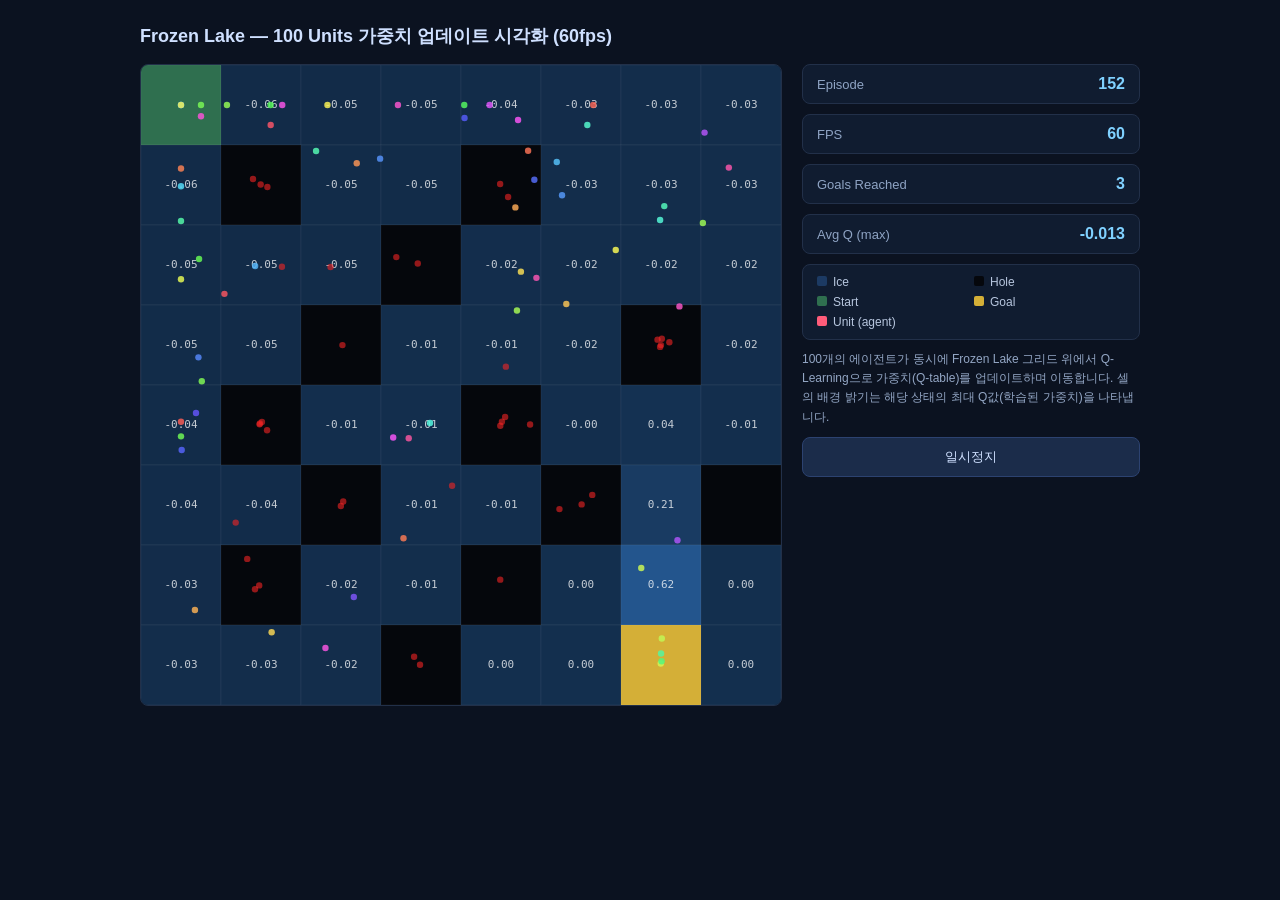
==== frozen-lake-viz/index.html @ 366b59d6 "프로즌 브레이크 예시 추가" ====
<!DOCTYPE html>
<html lang="ko">
<head>
<meta charset="UTF-8">
<title>Frozen Lake - Q-Learning 100 Units Visualization</title>
<link rel="stylesheet" href="style.css">
</head>
<body>
  <div class="app">
    <h1>Frozen Lake — 100 Units 가중치 업데이트 시각화 (60fps)</h1>
    <div class="layout">
      <canvas id="lake" width="640" height="640"></canvas>
      <div class="panel">
        <div class="stat"><span>Episode</span><b id="stat-episode">0</b></div>
        <div class="stat"><span>FPS</span><b id="stat-fps">0</b></div>
        <div class="stat"><span>Goals Reached</span><b id="stat-goals">0</b></div>
        <div class="stat"><span>Avg Q (max)</span><b id="stat-avgq">0.000</b></div>
        <div class="legend">
          <div><span class="swatch ice"></span>Ice</div>
          <div><span class="swatch hole"></span>Hole</div>
          <div><span class="swatch start"></span>Start</div>
          <div><span class="swatch goal"></span>Goal</div>
          <div><span class="swatch agent"></span>Unit (agent)</div>
        </div>
        <p class="desc">
          100개의 에이전트가 동시에 Frozen Lake 그리드 위에서 Q-Learning으로
          가중치(Q-table)를 업데이트하며 이동합니다. 셀의 배경 밝기는 해당 상태의
          최대 Q값(학습된 가중치)을 나타냅니다.
        </p>
        <button id="toggle">일시정지</button>
      </div>
    </div>
  </div>
  <script src="script.js"></script>
</body>
</html>
---- frozen-lake-viz/style.css ----
* { box-sizing: border-box; }

body {
  margin: 0;
  min-height: 100vh;
  background: #0b1220;
  color: #e8eef7;
  font-family: -apple-system, BlinkMacSystemFont, "Segoe UI", Pretendard, sans-serif;
  display: flex;
  justify-content: center;
  padding: 24px;
}

.app { max-width: 1000px; width: 100%; }

h1 {
  font-size: 18px;
  font-weight: 600;
  margin: 0 0 16px;
  color: #cfe0ff;
}

.layout {
  display: flex;
  gap: 20px;
  flex-wrap: wrap;
}

canvas {
  background: #0e1a2b;
  border-radius: 8px;
  border: 1px solid #223049;
  image-rendering: pixelated;
}

.panel {
  flex: 1;
  min-width: 220px;
  display: flex;
  flex-direction: column;
  gap: 10px;
}

.stat {
  background: #101c30;
  border: 1px solid #223049;
  border-radius: 8px;
  padding: 10px 14px;
  display: flex;
  justify-content: space-between;
  align-items: center;
  font-size: 13px;
}

.stat span { color: #8fa4c4; }
.stat b { font-size: 16px; color: #7fd1ff; }

.legend {
  display: grid;
  grid-template-columns: 1fr 1fr;
  gap: 6px;
  font-size: 12px;
  color: #b7c6de;
  background: #101c30;
  border: 1px solid #223049;
  border-radius: 8px;
  padding: 10px 14px;
}

.swatch {
  display: inline-block;
  width: 10px;
  height: 10px;
  border-radius: 2px;
  margin-right: 6px;
}
.swatch.ice { background: #1c3a63; }
.swatch.hole { background: #05070c; }
.swatch.start { background: #2f6f4f; }
.swatch.goal { background: #d4af37; }
.swatch.agent { background: #ff5c7a; }

.desc {
  font-size: 12px;
  line-height: 1.6;
  color: #93a6c4;
  margin: 0;
}

button {
  background: #1b2c4a;
  border: 1px solid #2c4270;
  color: #cfe0ff;
  padding: 10px;
  border-radius: 8px;
  font-size: 13px;
  cursor: pointer;
}
button:hover { background: #23385e; }
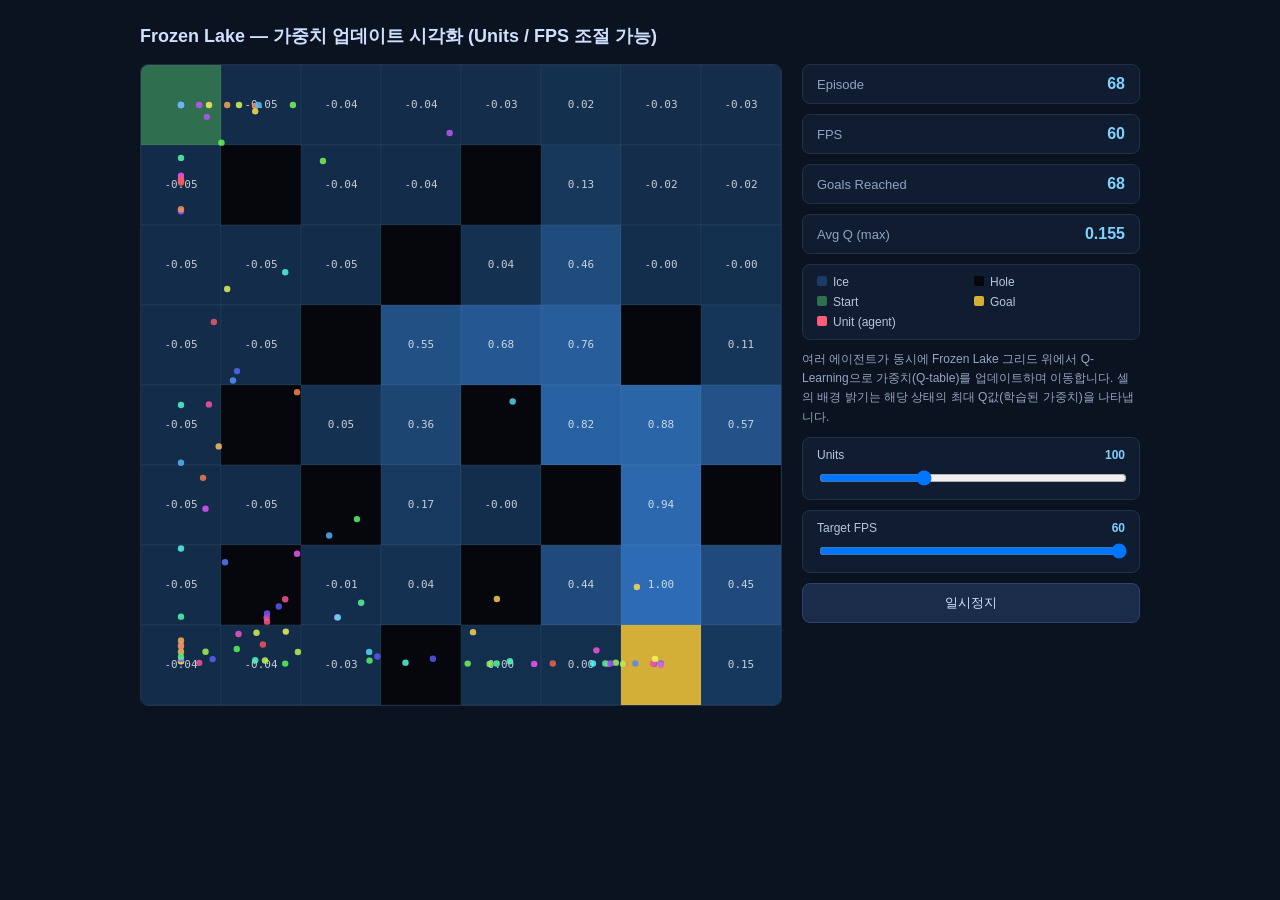
==== commit 54f33a75: "해설 개선" ====
--- a/frozen-lake-viz/index.html
+++ b/frozen-lake-viz/index.html
@@ -7,7 +7,7 @@
 </head>
 <body>
   <div class="app">
-    <h1>Frozen Lake — 100 Units 가중치 업데이트 시각화 (60fps)</h1>
+    <h1>Frozen Lake — 가중치 업데이트 시각화 (Units / FPS 조절 가능)</h1>
     <div class="layout">
       <canvas id="lake" width="640" height="640"></canvas>
       <div class="panel">
@@ -23,10 +23,18 @@
           <div><span class="swatch agent"></span>Unit (agent)</div>
         </div>
         <p class="desc">
-          100개의 에이전트가 동시에 Frozen Lake 그리드 위에서 Q-Learning으로
+          여러 에이전트가 동시에 Frozen Lake 그리드 위에서 Q-Learning으로
           가중치(Q-table)를 업데이트하며 이동합니다. 셀의 배경 밝기는 해당 상태의
           최대 Q값(학습된 가중치)을 나타냅니다.
         </p>
+        <div class="control">
+          <label for="units-slider">Units <span id="units-value">100</span></label>
+          <input type="range" id="units-slider" min="1" max="300" value="100" step="1">
+        </div>
+        <div class="control">
+          <label for="fps-slider">Target FPS <span id="fps-value">60</span></label>
+          <input type="range" id="fps-slider" min="1" max="60" value="60" step="1">
+        </div>
         <button id="toggle">일시정지</button>
       </div>
     </div>
--- a/frozen-lake-viz/style.css
+++ b/frozen-lake-viz/style.css
@@ -87,6 +87,24 @@
   margin: 0;
 }
 
+.control {
+  background: #101c30;
+  border: 1px solid #223049;
+  border-radius: 8px;
+  padding: 10px 14px;
+  font-size: 12px;
+  color: #b7c6de;
+}
+.control label {
+  display: flex;
+  justify-content: space-between;
+  margin-bottom: 6px;
+}
+.control span { color: #7fd1ff; font-weight: 600; }
+.control input[type="range"] {
+  width: 100%;
+}
+
 button {
   background: #1b2c4a;
   border: 1px solid #2c4270;
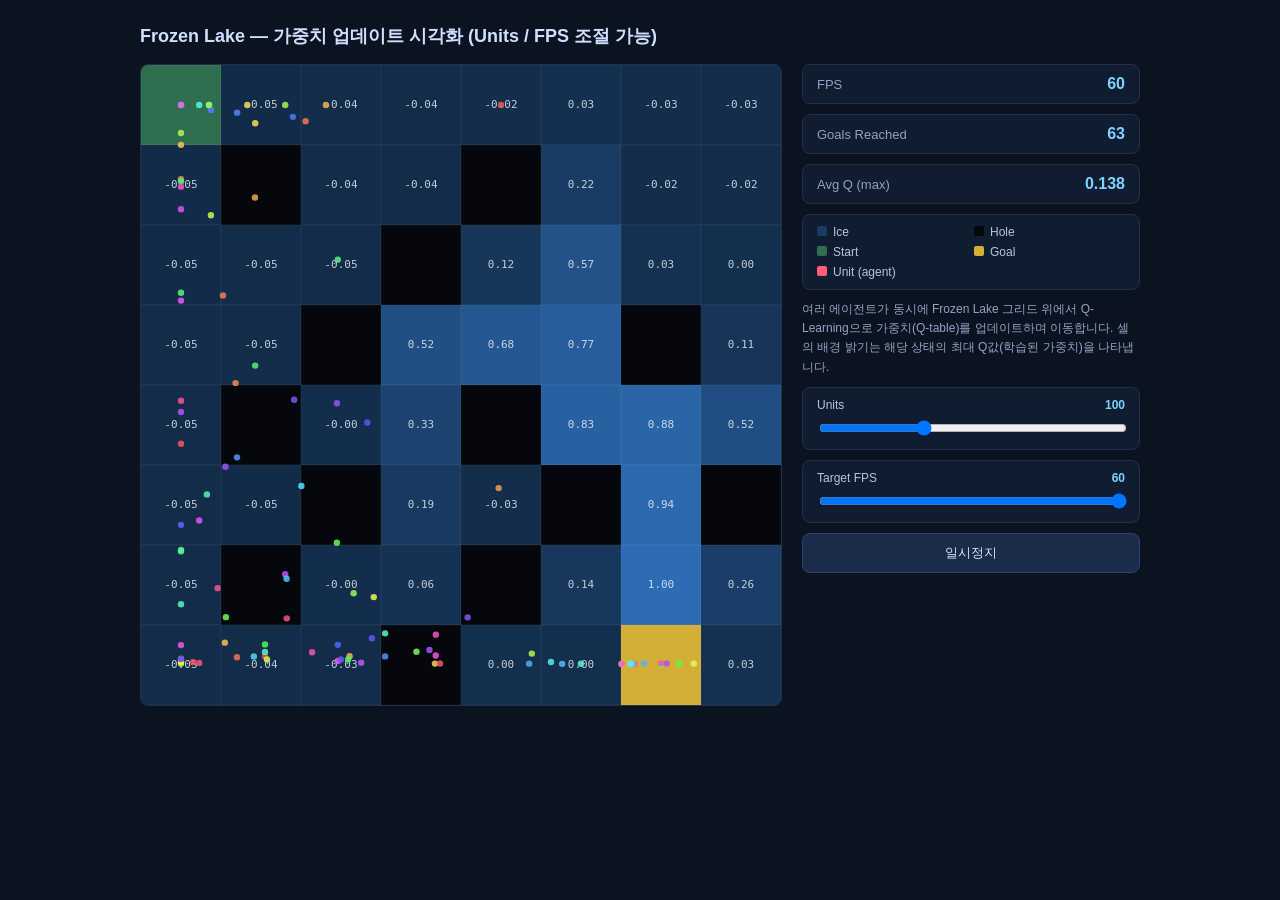
==== commit 7b9e3ddb: "문구 업데이트" ====
--- a/frozen-lake-viz/index.html
+++ b/frozen-lake-viz/index.html
@@ -11,7 +11,6 @@
     <div class="layout">
       <canvas id="lake" width="640" height="640"></canvas>
       <div class="panel">
-        <div class="stat"><span>Episode</span><b id="stat-episode">0</b></div>
         <div class="stat"><span>FPS</span><b id="stat-fps">0</b></div>
         <div class="stat"><span>Goals Reached</span><b id="stat-goals">0</b></div>
         <div class="stat"><span>Avg Q (max)</span><b id="stat-avgq">0.000</b></div>
